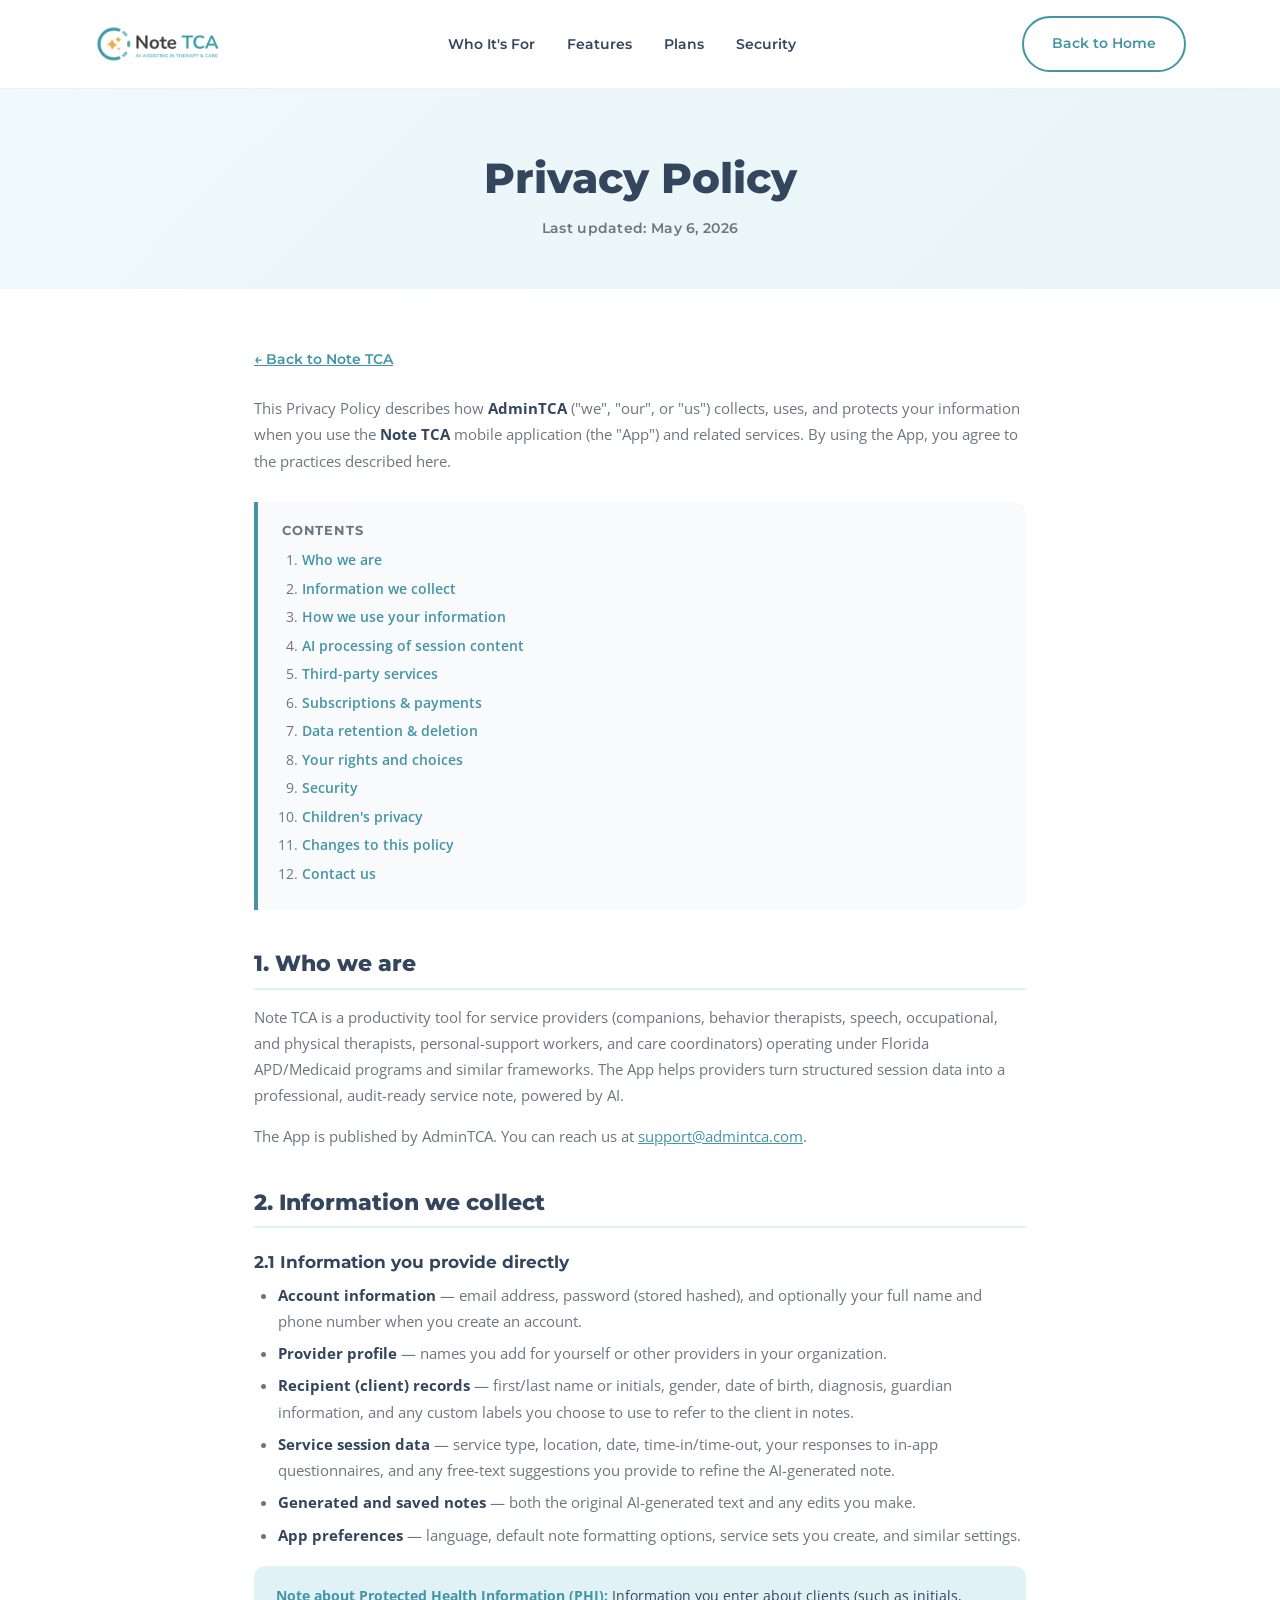
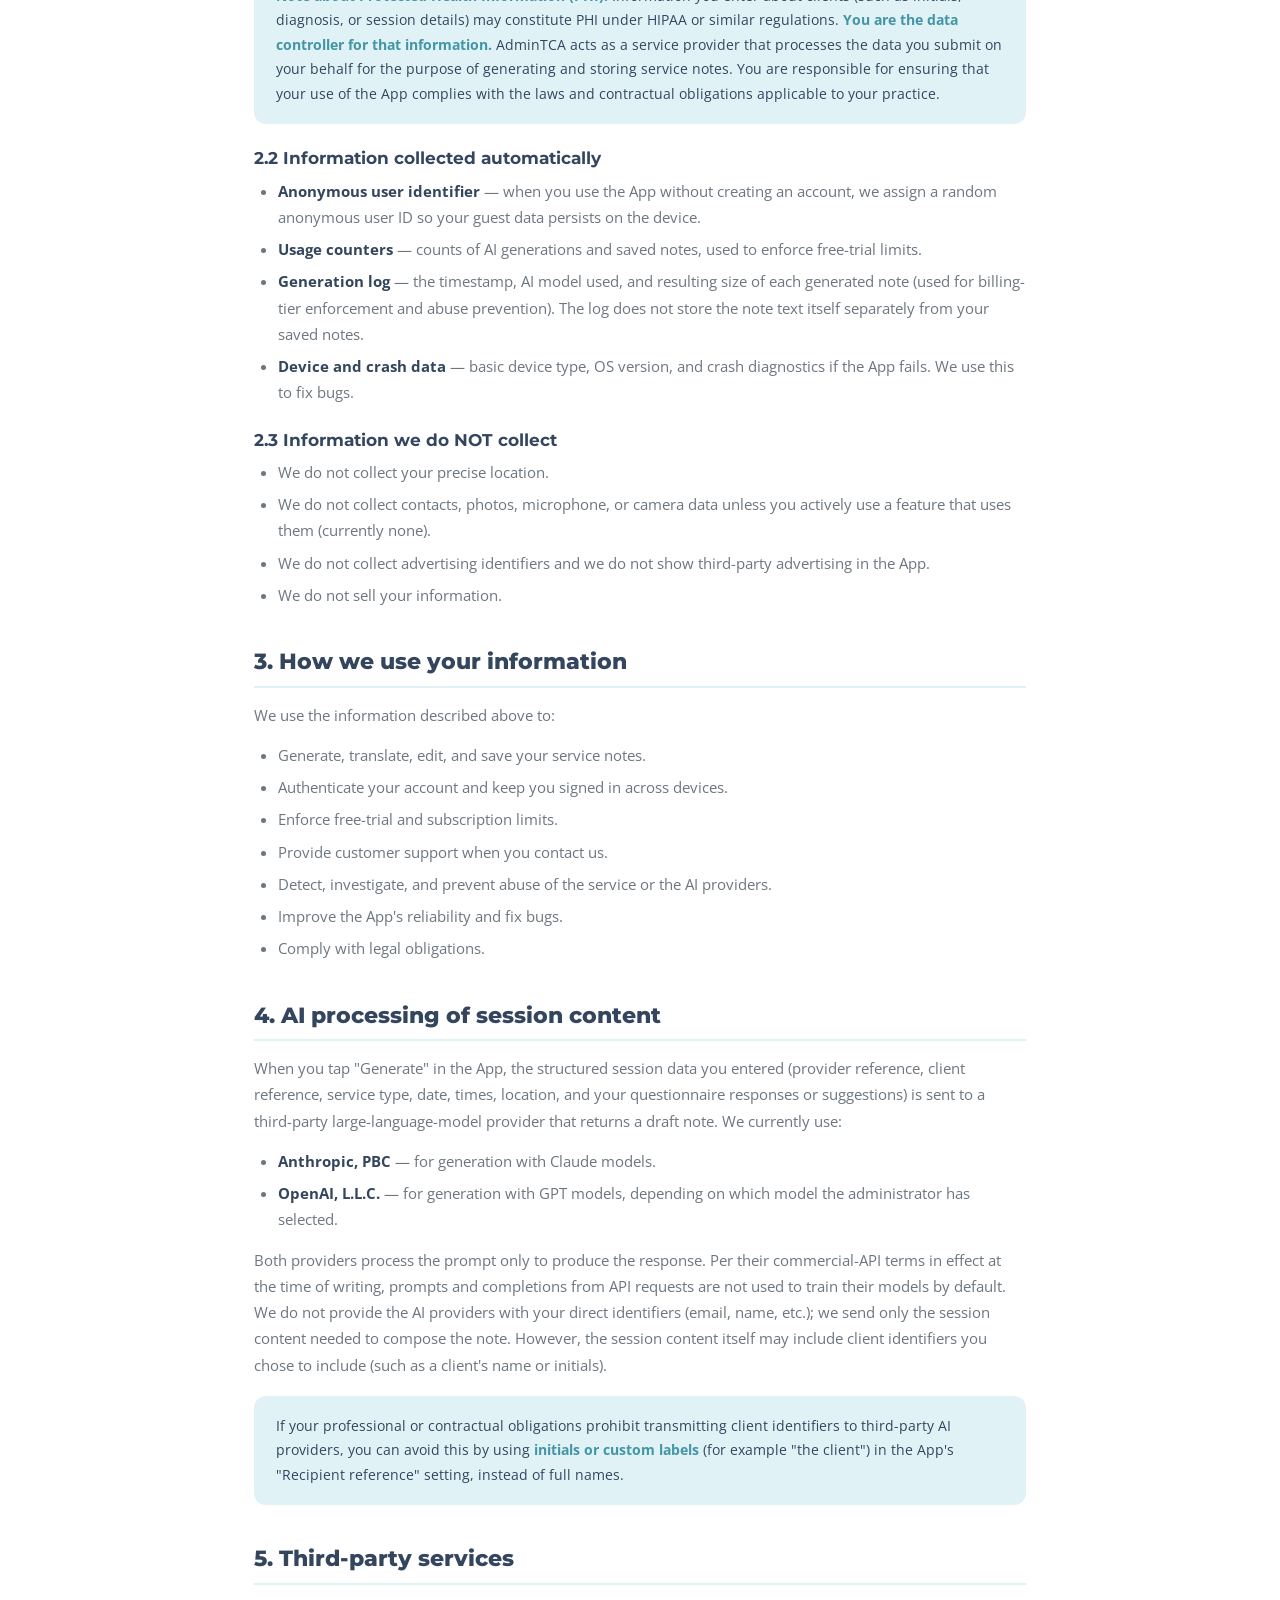
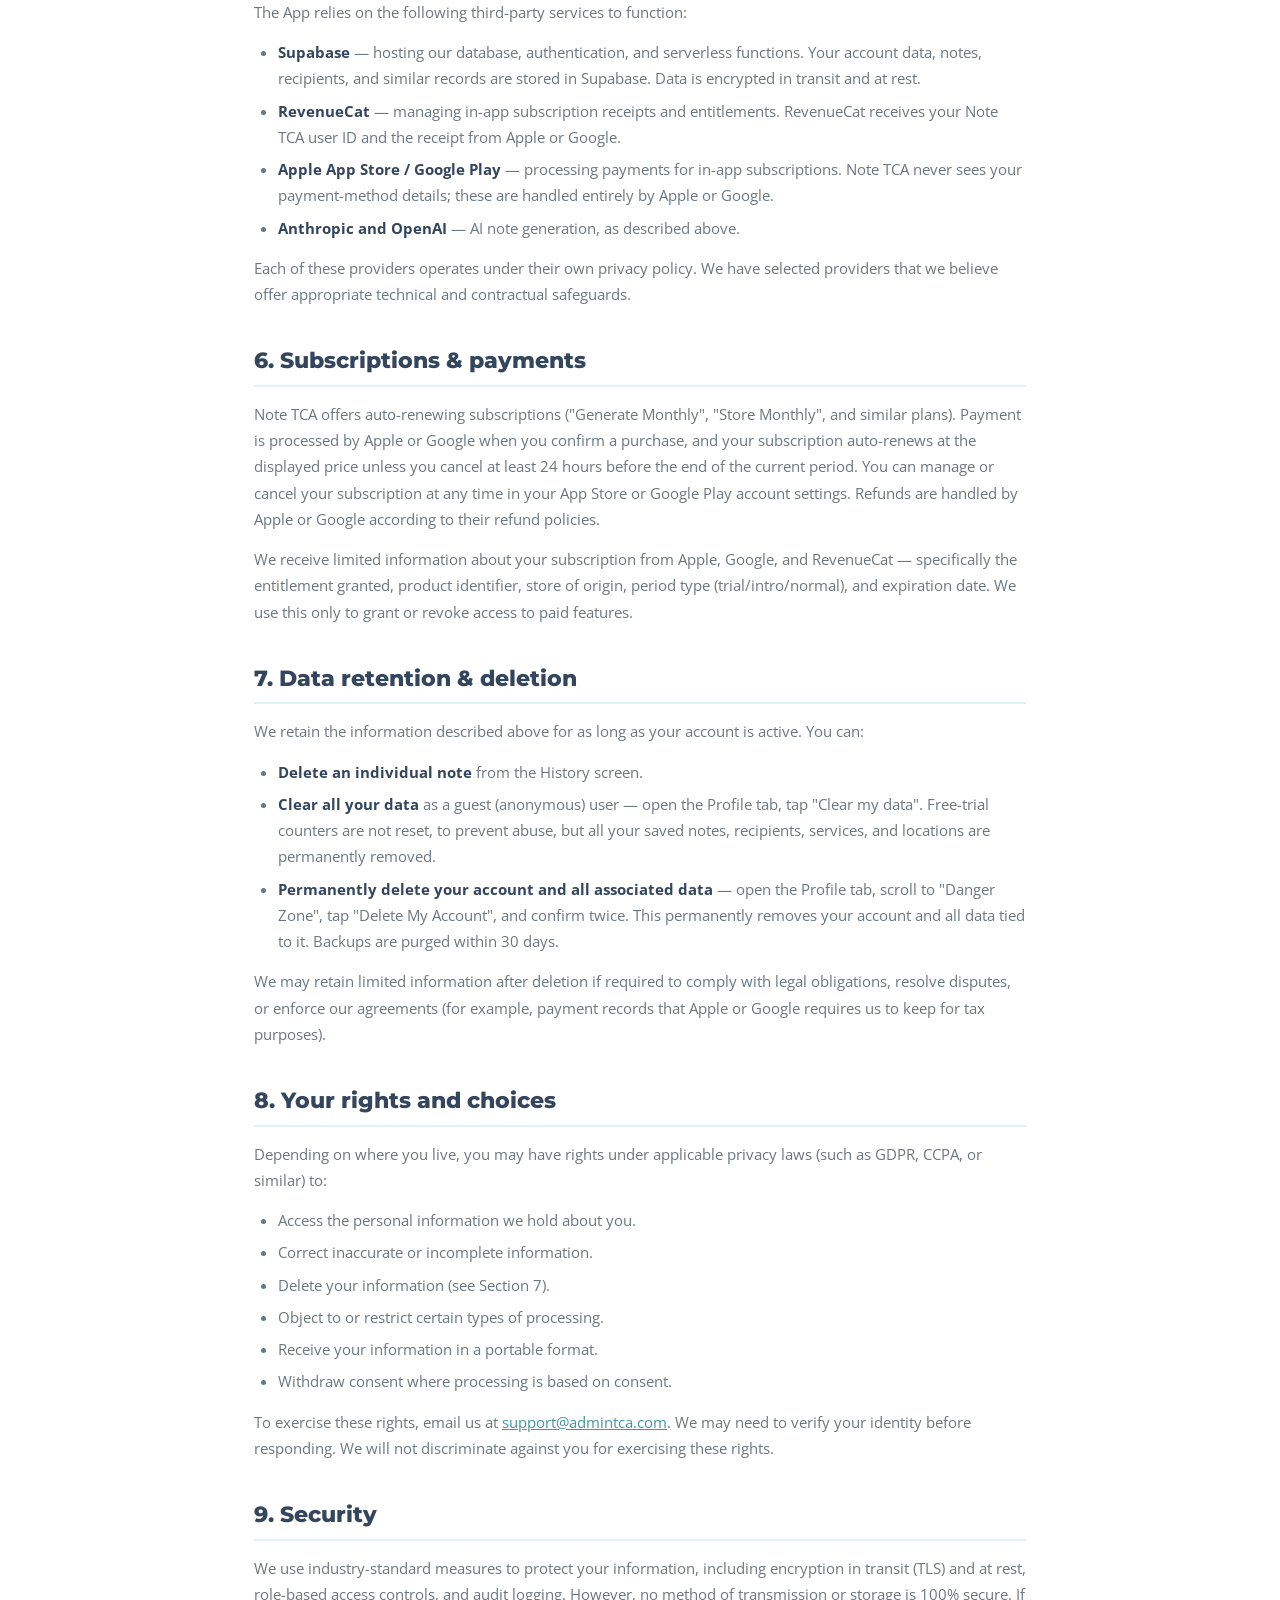
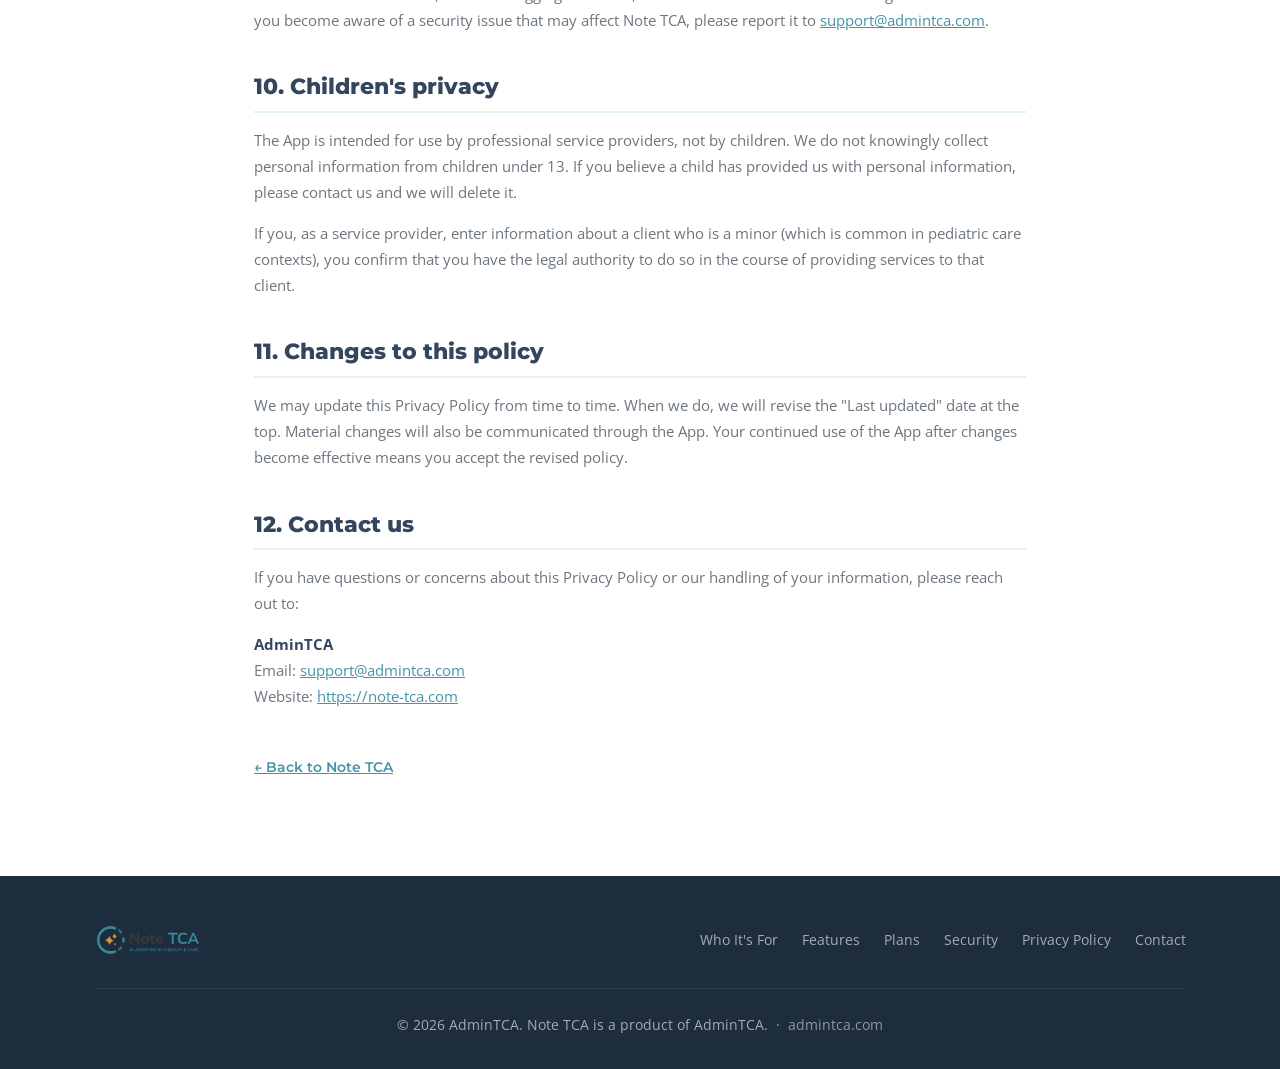
==== privacy-policy.html @ fbf832f6 "privacy policy" ====
<!DOCTYPE html>
<html lang="en">
<head>
  <meta charset="UTF-8" />
  <meta name="viewport" content="width=device-width, initial-scale=1.0" />
  <title>Privacy Policy — Note TCA</title>
  <meta name="description" content="Privacy Policy for the Note TCA mobile app. Learn how we collect, use, and protect your information." />
  <meta name="theme-color" content="#4395a6" />
  <link rel="icon" type="image/png" href="images/icon.png" />
  <link rel="preconnect" href="https://fonts.googleapis.com" />
  <link rel="preconnect" href="https://fonts.gstatic.com" crossorigin />
  <link href="https://fonts.googleapis.com/css2?family=Montserrat:wght@400;600;700;800&family=Open+Sans:wght@400;500;600&display=swap" rel="stylesheet" />
  <link rel="stylesheet" href="style.css" />
  <style>
    /* Page-specific styles for legal content */
    .legal-hero {
      background: linear-gradient(135deg, #f0f9fb 0%, #e8f4f8 100%);
      padding: 64px 0 48px;
      text-align: center;
    }
    .legal-hero h1 {
      font-size: clamp(1.8rem, 4vw, 2.6rem);
      font-weight: 800;
      color: var(--navy);
      margin-bottom: 12px;
    }
    .legal-hero .updated {
      font-size: 14px;
      color: var(--gray);
      font-family: 'Montserrat', sans-serif;
      font-weight: 600;
      letter-spacing: .3px;
    }
    .legal-content {
      max-width: 820px;
      margin: 0 auto;
      padding: 56px 24px 72px;
      font-size: 15px;
      line-height: 1.75;
      color: var(--navy);
    }
    .legal-content h2 {
      font-size: 22px;
      font-weight: 800;
      color: var(--navy);
      margin-top: 40px;
      margin-bottom: 14px;
      padding-bottom: 10px;
      border-bottom: 2px solid var(--teal-lt);
    }
    .legal-content h2:first-child { margin-top: 0; }
    .legal-content h3 {
      font-size: 17px;
      font-weight: 700;
      color: var(--navy);
      margin-top: 24px;
      margin-bottom: 8px;
    }
    .legal-content p { margin-bottom: 14px; color: var(--gray); }
    .legal-content ul, .legal-content ol {
      margin: 0 0 14px 24px;
      color: var(--gray);
    }
    .legal-content li { margin-bottom: 6px; }
    .legal-content a {
      color: var(--teal);
      text-decoration: underline;
    }
    .legal-content a:hover { color: var(--teal-dk); }
    .legal-content strong { color: var(--navy); font-weight: 700; }
    .toc {
      background: var(--gray-lt);
      border-left: 4px solid var(--teal);
      border-radius: 0 12px 12px 0;
      padding: 20px 24px;
      margin: 28px 0 36px;
    }
    .toc h3 {
      font-size: 13px;
      font-weight: 700;
      color: var(--gray);
      text-transform: uppercase;
      letter-spacing: .8px;
      margin: 0 0 10px;
    }
    .toc ol { margin: 0 0 0 20px; }
    .toc li { font-size: 14px; margin-bottom: 4px; }
    .toc a { color: var(--teal); text-decoration: none; font-weight: 600; }
    .toc a:hover { text-decoration: underline; }
    .legal-callout {
      background: var(--teal-lt);
      border-radius: 12px;
      padding: 18px 22px;
      margin: 18px 0;
      font-size: 14px;
      color: var(--navy);
    }
    .legal-callout strong { color: var(--teal); }
    .back-link {
      display: inline-flex;
      align-items: center;
      gap: 6px;
      font-family: 'Montserrat', sans-serif;
      font-weight: 600;
      font-size: 14px;
      color: var(--teal);
      text-decoration: none;
      margin-bottom: 24px;
    }
    .back-link:hover { color: var(--teal-dk); }
  </style>
</head>
<body>

<!-- ── Navigation ─────────────────────────────────────────────────────── -->
<nav class="nav">
  <div class="container nav-inner">
    <a href="index.html" class="nav-logo">
      <img src="images/logo.png" alt="Note TCA" />
    </a>
    <ul class="nav-links">
      <li><a href="index.html#who">Who It's For</a></li>
      <li><a href="index.html#features">Features</a></li>
      <li><a href="index.html#pricing">Plans</a></li>
      <li><a href="index.html#privacy">Security</a></li>
    </ul>
    <div class="nav-cta">
      <a href="index.html" class="btn btn-outline">Back to Home</a>
    </div>
  </div>
</nav>

<!-- ── Hero ─────────────────────────────────────────────────────────────── -->
<section class="legal-hero">
  <div class="container">
    <h1>Privacy Policy</h1>
    <div class="updated">Last updated: May 6, 2026</div>
  </div>
</section>

<!-- ── Content ──────────────────────────────────────────────────────────── -->
<main class="legal-content">

  <a class="back-link" href="index.html">← Back to Note TCA</a>

  <p>
    This Privacy Policy describes how <strong>AdminTCA</strong> ("we", "our", or "us") collects,
    uses, and protects your information when you use the <strong>Note TCA</strong> mobile
    application (the "App") and related services. By using the App, you agree to the practices
    described here.
  </p>

  <div class="toc">
    <h3>Contents</h3>
    <ol>
      <li><a href="#who-we-are">Who we are</a></li>
      <li><a href="#info-we-collect">Information we collect</a></li>
      <li><a href="#how-we-use">How we use your information</a></li>
      <li><a href="#ai-processing">AI processing of session content</a></li>
      <li><a href="#third-parties">Third-party services</a></li>
      <li><a href="#subscriptions">Subscriptions &amp; payments</a></li>
      <li><a href="#data-retention">Data retention &amp; deletion</a></li>
      <li><a href="#your-rights">Your rights and choices</a></li>
      <li><a href="#security">Security</a></li>
      <li><a href="#children">Children's privacy</a></li>
      <li><a href="#changes">Changes to this policy</a></li>
      <li><a href="#contact">Contact us</a></li>
    </ol>
  </div>

  <h2 id="who-we-are">1. Who we are</h2>
  <p>
    Note TCA is a productivity tool for service providers (companions, behavior therapists,
    speech, occupational, and physical therapists, personal-support workers, and care
    coordinators) operating under Florida APD/Medicaid programs and similar frameworks. The App
    helps providers turn structured session data into a professional, audit-ready service note,
    powered by AI.
  </p>
  <p>
    The App is published by AdminTCA. You can reach us at
    <a href="mailto:support@admintca.com">support@admintca.com</a>.
  </p>

  <h2 id="info-we-collect">2. Information we collect</h2>

  <h3>2.1 Information you provide directly</h3>
  <ul>
    <li><strong>Account information</strong> — email address, password (stored hashed), and optionally your full name and phone number when you create an account.</li>
    <li><strong>Provider profile</strong> — names you add for yourself or other providers in your organization.</li>
    <li><strong>Recipient (client) records</strong> — first/last name or initials, gender, date of birth, diagnosis, guardian information, and any custom labels you choose to use to refer to the client in notes.</li>
    <li><strong>Service session data</strong> — service type, location, date, time-in/time-out, your responses to in-app questionnaires, and any free-text suggestions you provide to refine the AI-generated note.</li>
    <li><strong>Generated and saved notes</strong> — both the original AI-generated text and any edits you make.</li>
    <li><strong>App preferences</strong> — language, default note formatting options, service sets you create, and similar settings.</li>
  </ul>

  <div class="legal-callout">
    <strong>Note about Protected Health Information (PHI):</strong> Information you enter
    about clients (such as initials, diagnosis, or session details) may constitute PHI under
    HIPAA or similar regulations. <strong>You are the data controller for that information.</strong>
    AdminTCA acts as a service provider that processes the data you submit on your behalf for
    the purpose of generating and storing service notes. You are responsible for ensuring that
    your use of the App complies with the laws and contractual obligations applicable to your
    practice.
  </div>

  <h3>2.2 Information collected automatically</h3>
  <ul>
    <li><strong>Anonymous user identifier</strong> — when you use the App without creating an account, we assign a random anonymous user ID so your guest data persists on the device.</li>
    <li><strong>Usage counters</strong> — counts of AI generations and saved notes, used to enforce free-trial limits.</li>
    <li><strong>Generation log</strong> — the timestamp, AI model used, and resulting size of each generated note (used for billing-tier enforcement and abuse prevention). The log does not store the note text itself separately from your saved notes.</li>
    <li><strong>Device and crash data</strong> — basic device type, OS version, and crash diagnostics if the App fails. We use this to fix bugs.</li>
  </ul>

  <h3>2.3 Information we do NOT collect</h3>
  <ul>
    <li>We do not collect your precise location.</li>
    <li>We do not collect contacts, photos, microphone, or camera data unless you actively use a feature that uses them (currently none).</li>
    <li>We do not collect advertising identifiers and we do not show third-party advertising in the App.</li>
    <li>We do not sell your information.</li>
  </ul>

  <h2 id="how-we-use">3. How we use your information</h2>
  <p>We use the information described above to:</p>
  <ul>
    <li>Generate, translate, edit, and save your service notes.</li>
    <li>Authenticate your account and keep you signed in across devices.</li>
    <li>Enforce free-trial and subscription limits.</li>
    <li>Provide customer support when you contact us.</li>
    <li>Detect, investigate, and prevent abuse of the service or the AI providers.</li>
    <li>Improve the App's reliability and fix bugs.</li>
    <li>Comply with legal obligations.</li>
  </ul>

  <h2 id="ai-processing">4. AI processing of session content</h2>
  <p>
    When you tap "Generate" in the App, the structured session data you entered (provider
    reference, client reference, service type, date, times, location, and your questionnaire
    responses or suggestions) is sent to a third-party large-language-model provider that returns
    a draft note. We currently use:
  </p>
  <ul>
    <li><strong>Anthropic, PBC</strong> — for generation with Claude models.</li>
    <li><strong>OpenAI, L.L.C.</strong> — for generation with GPT models, depending on which model the administrator has selected.</li>
  </ul>
  <p>
    Both providers process the prompt only to produce the response. Per their commercial-API
    terms in effect at the time of writing, prompts and completions from API requests are not
    used to train their models by default. We do not provide the AI providers with your direct
    identifiers (email, name, etc.); we send only the session content needed to compose the note.
    However, the session content itself may include client identifiers you chose to include
    (such as a client's name or initials).
  </p>
  <div class="legal-callout">
    If your professional or contractual obligations prohibit transmitting client identifiers to
    third-party AI providers, you can avoid this by using <strong>initials or custom labels</strong>
    (for example "the client") in the App's "Recipient reference" setting, instead of full names.
  </div>

  <h2 id="third-parties">5. Third-party services</h2>
  <p>The App relies on the following third-party services to function:</p>
  <ul>
    <li><strong>Supabase</strong> — hosting our database, authentication, and serverless functions. Your account data, notes, recipients, and similar records are stored in Supabase. Data is encrypted in transit and at rest.</li>
    <li><strong>RevenueCat</strong> — managing in-app subscription receipts and entitlements. RevenueCat receives your Note TCA user ID and the receipt from Apple or Google.</li>
    <li><strong>Apple App Store / Google Play</strong> — processing payments for in-app subscriptions. Note TCA never sees your payment-method details; these are handled entirely by Apple or Google.</li>
    <li><strong>Anthropic and OpenAI</strong> — AI note generation, as described above.</li>
  </ul>
  <p>
    Each of these providers operates under their own privacy policy. We have selected
    providers that we believe offer appropriate technical and contractual safeguards.
  </p>

  <h2 id="subscriptions">6. Subscriptions &amp; payments</h2>
  <p>
    Note TCA offers auto-renewing subscriptions ("Generate Monthly", "Store Monthly", and
    similar plans). Payment is processed by Apple or Google when you confirm a purchase, and
    your subscription auto-renews at the displayed price unless you cancel at least 24 hours
    before the end of the current period. You can manage or cancel your subscription at any
    time in your App Store or Google Play account settings. Refunds are handled by Apple or
    Google according to their refund policies.
  </p>
  <p>
    We receive limited information about your subscription from Apple, Google, and RevenueCat
    — specifically the entitlement granted, product identifier, store of origin, period type
    (trial/intro/normal), and expiration date. We use this only to grant or revoke access to
    paid features.
  </p>

  <h2 id="data-retention">7. Data retention &amp; deletion</h2>
  <p>
    We retain the information described above for as long as your account is active. You can:
  </p>
  <ul>
    <li><strong>Delete an individual note</strong> from the History screen.</li>
    <li><strong>Clear all your data</strong> as a guest (anonymous) user — open the Profile tab, tap "Clear my data". Free-trial counters are not reset, to prevent abuse, but all your saved notes, recipients, services, and locations are permanently removed.</li>
    <li><strong>Permanently delete your account and all associated data</strong> — open the Profile tab, scroll to "Danger Zone", tap "Delete My Account", and confirm twice. This permanently removes your account and all data tied to it. Backups are purged within 30 days.</li>
  </ul>
  <p>
    We may retain limited information after deletion if required to comply with legal
    obligations, resolve disputes, or enforce our agreements (for example, payment records that
    Apple or Google requires us to keep for tax purposes).
  </p>

  <h2 id="your-rights">8. Your rights and choices</h2>
  <p>
    Depending on where you live, you may have rights under applicable privacy laws (such as
    GDPR, CCPA, or similar) to:
  </p>
  <ul>
    <li>Access the personal information we hold about you.</li>
    <li>Correct inaccurate or incomplete information.</li>
    <li>Delete your information (see Section 7).</li>
    <li>Object to or restrict certain types of processing.</li>
    <li>Receive your information in a portable format.</li>
    <li>Withdraw consent where processing is based on consent.</li>
  </ul>
  <p>
    To exercise these rights, email us at
    <a href="mailto:support@admintca.com">support@admintca.com</a>. We may need to verify your
    identity before responding. We will not discriminate against you for exercising these rights.
  </p>

  <h2 id="security">9. Security</h2>
  <p>
    We use industry-standard measures to protect your information, including encryption in
    transit (TLS) and at rest, role-based access controls, and audit logging. However, no
    method of transmission or storage is 100% secure. If you become aware of a security issue
    that may affect Note TCA, please report it to
    <a href="mailto:support@admintca.com">support@admintca.com</a>.
  </p>

  <h2 id="children">10. Children's privacy</h2>
  <p>
    The App is intended for use by professional service providers, not by children. We do not
    knowingly collect personal information from children under 13. If you believe a child has
    provided us with personal information, please contact us and we will delete it.
  </p>
  <p>
    If you, as a service provider, enter information about a client who is a minor (which is
    common in pediatric care contexts), you confirm that you have the legal authority to do so
    in the course of providing services to that client.
  </p>

  <h2 id="changes">11. Changes to this policy</h2>
  <p>
    We may update this Privacy Policy from time to time. When we do, we will revise the "Last
    updated" date at the top. Material changes will also be communicated through the App. Your
    continued use of the App after changes become effective means you accept the revised policy.
  </p>

  <h2 id="contact">12. Contact us</h2>
  <p>
    If you have questions or concerns about this Privacy Policy or our handling of your
    information, please reach out to:
  </p>
  <p>
    <strong>AdminTCA</strong><br />
    Email: <a href="mailto:support@admintca.com">support@admintca.com</a><br />
    Website: <a href="https://note-tca.com">https://note-tca.com</a>
  </p>

  <a class="back-link" href="index.html" style="margin-top: 32px;">← Back to Note TCA</a>
</main>

<!-- ── Footer ──────────────────────────────────────────────────────────── -->
<footer class="footer">
  <div class="container">
    <div class="footer-inner">
      <div class="footer-logo">
        <img src="images/logo.png" alt="Note TCA" />
      </div>
      <nav class="footer-links">
        <a href="index.html#who">Who It's For</a>
        <a href="index.html#features">Features</a>
        <a href="index.html#pricing">Plans</a>
        <a href="index.html#privacy">Security</a>
        <a href="privacy-policy.html">Privacy Policy</a>
        <a href="mailto:support@admintca.com">Contact</a>
      </nav>
    </div>
    <div class="footer-bottom">
      <p>
        © 2026 AdminTCA. Note TCA is a product of AdminTCA.
        &nbsp;·&nbsp;
        <a href="https://admintca.com" target="_blank" rel="noopener" style="color:rgba(255,255,255,.5)">admintca.com</a>
      </p>
    </div>
  </div>
</footer>

</body>
</html>
---- style.css ----
/* ── Reset & base ────────────────────────────────────────────────────── */
*, *::before, *::after { box-sizing: border-box; margin: 0; padding: 0; }

:root {
  --teal:    #4395a6;
  --teal-dk: #2d7d8e;
  --teal-lt: #e0f2f6;
  --navy:    #34455e;
  --orange:  #f5a94a;
  --green:   #61ce70;
  --gray:    #6c767f;
  --gray-lt: #f8fafc;
  --white:   #ffffff;
  --radius:  10px;
  --shadow:  0 4px 24px rgba(0,0,0,.08);
}

html { scroll-behavior: smooth; }

body {
  font-family: 'Open Sans', sans-serif;
  color: var(--gray);
  background: var(--white);
  line-height: 1.7;
  font-size: 16px;
}

h1, h2, h3, h4, h5 {
  font-family: 'Montserrat', sans-serif;
  color: var(--navy);
  line-height: 1.25;
}

a { color: var(--teal); text-decoration: none; }
a:hover { color: var(--teal-dk); }

img { max-width: 100%; display: block; }

.container {
  max-width: 1140px;
  margin: 0 auto;
  padding: 0 24px;
}

/* ── Buttons ─────────────────────────────────────────────────────────── */
.btn {
  display: inline-flex;
  align-items: center;
  gap: 8px;
  font-family: 'Montserrat', sans-serif;
  font-weight: 600;
  font-size: 14px;
  padding: 14px 28px;
  border-radius: 100px;
  border: none;
  cursor: pointer;
  transition: transform .15s, box-shadow .15s, background .15s;
  white-space: nowrap;
}
.btn:hover { transform: translateY(-2px); box-shadow: 0 8px 20px rgba(0,0,0,.15); }
.btn-primary { background: var(--teal); color: var(--white); }
.btn-primary:hover { background: var(--teal-dk); color: var(--white); }
.btn-outline { background: transparent; color: var(--teal); border: 2px solid var(--teal); }
.btn-outline:hover { background: var(--teal-lt); }
.btn-dark { background: var(--navy); color: var(--white); }
.btn-dark:hover { background: #2a3549; color: var(--white); }

/* ── Navigation ──────────────────────────────────────────────────────── */
.nav {
  position: sticky;
  top: 0;
  z-index: 100;
  background: rgba(255,255,255,.95);
  backdrop-filter: blur(8px);
  border-bottom: 1px solid rgba(0,0,0,.06);
  padding: 16px 0;
}
.nav-inner {
  display: flex;
  align-items: center;
  justify-content: space-between;
}
.nav-logo { display: flex; align-items: center; gap: 10px; }
.nav-logo img { height: 38px; width: auto; }
.nav-links {
  display: flex;
  align-items: center;
  gap: 32px;
  list-style: none;
}
.nav-links a {
  font-family: 'Montserrat', sans-serif;
  font-weight: 600;
  font-size: 14px;
  color: var(--navy);
  transition: color .15s;
}
.nav-links a:hover { color: var(--teal); }
.nav-cta { display: flex; align-items: center; gap: 10px; }
.hamburger { display: none; flex-direction: column; gap: 5px; cursor: pointer; background: none; border: none; padding: 4px; }
.hamburger span { display: block; width: 22px; height: 2px; background: var(--navy); border-radius: 2px; transition: .3s; }
.mobile-menu {
  display: none;
  flex-direction: column;
  gap: 0;
  padding: 8px 0 16px;
  border-top: 1px solid rgba(0,0,0,.06);
}
.mobile-menu a {
  font-family: 'Montserrat', sans-serif;
  font-weight: 600;
  font-size: 15px;
  color: var(--navy);
  padding: 12px 24px;
  display: block;
}
.mobile-menu a:hover { color: var(--teal); background: var(--teal-lt); }
.mobile-menu .mobile-btns { display: flex; flex-direction: column; gap: 8px; padding: 12px 24px 0; }

/* ── Hero ────────────────────────────────────────────────────────────── */
.hero {
  background: linear-gradient(135deg, #f0f9fb 0%, #e8f4f8 40%, #f5fbfc 100%);
  padding: 100px 0 80px;
  text-align: center;
  position: relative;
  overflow: hidden;
}
.hero::before {
  content: '';
  position: absolute;
  inset: 0;
  background: radial-gradient(circle at 20% 80%, rgba(67,149,166,.08) 0%, transparent 60%),
              radial-gradient(circle at 80% 20%, rgba(245,169,74,.06) 0%, transparent 50%);
  pointer-events: none;
}
.hero-badge {
  display: inline-flex;
  align-items: center;
  gap: 6px;
  background: var(--teal-lt);
  color: var(--teal);
  font-family: 'Montserrat', sans-serif;
  font-weight: 700;
  font-size: 12px;
  letter-spacing: .6px;
  text-transform: uppercase;
  padding: 6px 16px;
  border-radius: 100px;
  margin-bottom: 24px;
}
.hero h1 {
  font-size: clamp(2rem, 5vw, 3.25rem);
  font-weight: 800;
  color: var(--navy);
  max-width: 800px;
  margin: 0 auto 20px;
}
.hero h1 span { color: var(--teal); }
.hero-sub {
  font-size: 1.125rem;
  color: var(--gray);
  max-width: 600px;
  margin: 0 auto 40px;
}
.hero-actions {
  display: flex;
  justify-content: center;
  align-items: center;
  gap: 14px;
  flex-wrap: wrap;
  margin-bottom: 56px;
}
.store-badge {
  display: inline-flex;
  align-items: center;
  gap: 10px;
  background: var(--navy);
  color: var(--white);
  font-family: 'Montserrat', sans-serif;
  font-weight: 600;
  font-size: 14px;
  padding: 12px 22px;
  border-radius: 12px;
  border: 2px solid var(--navy);
  transition: .15s;
  text-decoration: none;
}
.store-badge:hover { background: #2a3549; color: var(--white); transform: translateY(-2px); box-shadow: var(--shadow); }
.store-badge.outline { background: transparent; color: var(--navy); }
.store-badge.outline:hover { background: var(--navy); color: var(--white); }
.store-badge svg { width: 22px; height: 22px; flex-shrink: 0; }
.store-badge-text small { display: block; font-weight: 400; font-size: 10px; opacity: .7; letter-spacing: .3px; margin-bottom: 1px; }
.hero-note {
  font-size: 13px;
  color: var(--gray);
}
.hero-note strong { color: var(--teal); }
.hero-mockup {
  max-width: 480px;
  margin: 0 auto;
  background: var(--white);
  border-radius: 24px;
  box-shadow: 0 24px 60px rgba(67,149,166,.18), 0 4px 16px rgba(0,0,0,.06);
  overflow: hidden;
}
.mockup-bar {
  background: var(--teal);
  padding: 14px 20px;
  display: flex;
  align-items: center;
  justify-content: space-between;
}
.mockup-bar-title { color: white; font-family: 'Montserrat', sans-serif; font-weight: 700; font-size: 15px; }
.mockup-dots { display: flex; gap: 6px; }
.mockup-dots span { width: 8px; height: 8px; border-radius: 50%; background: rgba(255,255,255,.4); }
.mockup-body { padding: 24px 20px; }
.mockup-label { font-family: 'Montserrat', sans-serif; font-weight: 700; font-size: 11px; text-transform: uppercase; letter-spacing: .6px; color: var(--gray); margin-bottom: 8px; }
.mockup-note {
  background: var(--gray-lt);
  border-left: 3px solid var(--teal);
  border-radius: 0 8px 8px 0;
  padding: 12px 14px;
  font-size: 13px;
  color: var(--navy);
  line-height: 1.6;
  margin-bottom: 14px;
}
.mockup-actions { display: flex; gap: 8px; flex-wrap: wrap; }
.mockup-chip {
  background: var(--teal-lt);
  color: var(--teal);
  font-family: 'Montserrat', sans-serif;
  font-weight: 600;
  font-size: 11px;
  padding: 5px 12px;
  border-radius: 100px;
}

/* ── Section commons ─────────────────────────────────────────────────── */
section { padding: 80px 0; }
.section-tag {
  display: inline-block;
  font-family: 'Montserrat', sans-serif;
  font-weight: 700;
  font-size: 11px;
  letter-spacing: .8px;
  text-transform: uppercase;
  color: var(--teal);
  background: var(--teal-lt);
  padding: 5px 14px;
  border-radius: 100px;
  margin-bottom: 14px;
}
.section-title {
  font-size: clamp(1.6rem, 3.5vw, 2.25rem);
  font-weight: 800;
  color: var(--navy);
  margin-bottom: 16px;
}
.section-sub {
  font-size: 1.05rem;
  color: var(--gray);
  max-width: 560px;
  margin-bottom: 56px;
}
.text-center { text-align: center; }
.text-center .section-sub { margin-left: auto; margin-right: auto; }

/* ── Who It's For ────────────────────────────────────────────────────── */
.who { background: var(--white); }
.who-grid {
  display: grid;
  grid-template-columns: repeat(auto-fit, minmax(200px, 1fr));
  gap: 20px;
}
.who-card {
  background: var(--gray-lt);
  border: 1px solid rgba(0,0,0,.06);
  border-radius: 14px;
  padding: 24px 20px;
  display: flex;
  align-items: flex-start;
  gap: 14px;
  transition: .2s;
}
.who-card:hover { box-shadow: var(--shadow); transform: translateY(-2px); border-color: rgba(67,149,166,.2); }
.who-icon {
  width: 42px; height: 42px;
  border-radius: 10px;
  background: var(--teal-lt);
  display: flex;
  align-items: center;
  justify-content: center;
  flex-shrink: 0;
  font-size: 20px;
}
.who-card h3 { font-size: 14px; font-weight: 700; color: var(--navy); margin-bottom: 4px; }
.who-card p { font-size: 13px; color: var(--gray); line-height: 1.5; }

/* ── How it works ────────────────────────────────────────────────────── */
.how { background: var(--gray-lt); }
.steps {
  display: grid;
  grid-template-columns: repeat(auto-fit, minmax(220px, 1fr));
  gap: 32px;
  position: relative;
}
.step {
  text-align: center;
  padding: 32px 24px;
  background: var(--white);
  border-radius: 18px;
  box-shadow: var(--shadow);
  position: relative;
}
.step-num {
  width: 52px; height: 52px;
  background: var(--teal);
  color: var(--white);
  font-family: 'Montserrat', sans-serif;
  font-weight: 800;
  font-size: 20px;
  border-radius: 50%;
  display: flex;
  align-items: center;
  justify-content: center;
  margin: 0 auto 18px;
}
.step h3 { font-size: 16px; font-weight: 700; margin-bottom: 10px; }
.step p { font-size: 14px; color: var(--gray); line-height: 1.6; }

/* ── Features ────────────────────────────────────────────────────────── */
.features { background: var(--white); }
.features-grid {
  display: grid;
  grid-template-columns: repeat(auto-fit, minmax(300px, 1fr));
  gap: 24px;
}
.feature-card {
  border: 1px solid rgba(0,0,0,.06);
  border-radius: 16px;
  padding: 28px 24px;
  transition: .2s;
}
.feature-card:hover { box-shadow: var(--shadow); border-color: rgba(67,149,166,.2); transform: translateY(-2px); }
.feature-icon {
  font-size: 28px;
  width: 52px; height: 52px;
  border-radius: 12px;
  background: var(--teal-lt);
  display: flex;
  align-items: center;
  justify-content: center;
  margin-bottom: 16px;
}
.feature-card h3 { font-size: 16px; font-weight: 700; color: var(--navy); margin-bottom: 8px; }
.feature-card p { font-size: 14px; color: var(--gray); line-height: 1.6; }

/* ── Services ────────────────────────────────────────────────────────── */
.services { background: var(--teal); }
.services .section-tag { background: rgba(255,255,255,.2); color: white; }
.services .section-title { color: white; }
.services .section-sub { color: rgba(255,255,255,.8); }
.services-grid {
  display: grid;
  grid-template-columns: repeat(auto-fit, minmax(220px, 1fr));
  gap: 16px;
}
.service-pill {
  background: rgba(255,255,255,.12);
  border: 1px solid rgba(255,255,255,.2);
  border-radius: 12px;
  padding: 16px 18px;
  display: flex;
  align-items: flex-start;
  gap: 12px;
  transition: .2s;
}
.service-pill:hover { background: rgba(255,255,255,.22); transform: translateY(-2px); }
.service-pill-dot {
  width: 8px; height: 8px;
  border-radius: 50%;
  background: var(--orange);
  flex-shrink: 0;
  margin-top: 7px;
}
.service-pill h4 { font-size: 14px; font-weight: 700; color: white; margin-bottom: 3px; }
.service-pill p { font-size: 12px; color: rgba(255,255,255,.75); line-height: 1.4; }

/* ── Pricing ─────────────────────────────────────────────────────────── */
.pricing { background: var(--gray-lt); }
.pricing-grid {
  display: grid;
  grid-template-columns: repeat(auto-fit, minmax(300px, 1fr));
  gap: 28px;
  max-width: 800px;
  margin: 0 auto;
}
.pricing-card {
  background: var(--white);
  border-radius: 20px;
  padding: 36px 32px;
  border: 2px solid rgba(0,0,0,.06);
  position: relative;
  transition: .2s;
}
.pricing-card:hover { box-shadow: 0 12px 40px rgba(67,149,166,.15); border-color: var(--teal); }
.pricing-card.featured {
  border-color: var(--teal);
  box-shadow: 0 8px 32px rgba(67,149,166,.2);
}
.pricing-badge {
  position: absolute;
  top: -13px;
  left: 50%;
  transform: translateX(-50%);
  background: var(--teal);
  color: white;
  font-family: 'Montserrat', sans-serif;
  font-weight: 700;
  font-size: 11px;
  letter-spacing: .5px;
  padding: 4px 16px;
  border-radius: 100px;
  white-space: nowrap;
}
.pricing-icon { font-size: 36px; margin-bottom: 16px; }
.pricing-card h3 { font-size: 20px; font-weight: 800; color: var(--navy); margin-bottom: 8px; }
.pricing-desc { font-size: 14px; color: var(--gray); margin-bottom: 24px; line-height: 1.6; }
.pricing-features { list-style: none; display: flex; flex-direction: column; gap: 10px; margin-bottom: 28px; }
.pricing-features li {
  display: flex;
  align-items: flex-start;
  gap: 10px;
  font-size: 14px;
  color: var(--navy);
}
.pricing-features li::before {
  content: '✓';
  color: var(--teal);
  font-weight: 700;
  flex-shrink: 0;
  margin-top: 1px;
}
.pricing-card .btn { width: 100%; justify-content: center; }
.free-tag {
  text-align: center;
  margin-top: 24px;
  font-size: 14px;
  color: var(--gray);
}
.free-tag strong { color: var(--teal); }

/* ── Privacy ─────────────────────────────────────────────────────────── */
.privacy { background: var(--white); }
.privacy-grid {
  display: grid;
  grid-template-columns: repeat(auto-fit, minmax(240px, 1fr));
  gap: 24px;
}
.privacy-card {
  display: flex;
  align-items: flex-start;
  gap: 16px;
  padding: 24px 20px;
  border: 1px solid rgba(0,0,0,.06);
  border-radius: 14px;
  background: var(--gray-lt);
}
.privacy-icon {
  width: 44px; height: 44px;
  border-radius: 10px;
  background: var(--teal-lt);
  display: flex;
  align-items: center;
  justify-content: center;
  font-size: 20px;
  flex-shrink: 0;
}
.privacy-card h4 { font-size: 15px; font-weight: 700; color: var(--navy); margin-bottom: 5px; }
.privacy-card p { font-size: 13px; color: var(--gray); line-height: 1.5; }

/* ── CTA Banner ──────────────────────────────────────────────────────── */
.cta-banner {
  background: linear-gradient(135deg, var(--navy) 0%, #2a3e58 100%);
  padding: 80px 0;
  text-align: center;
}
.cta-banner h2 { color: white; font-size: clamp(1.6rem, 3.5vw, 2.25rem); margin-bottom: 14px; }
.cta-banner p { color: rgba(255,255,255,.75); max-width: 500px; margin: 0 auto 36px; font-size: 1.05rem; }
.cta-banner .store-badge { border-color: rgba(255,255,255,.3); }

/* ── Footer ──────────────────────────────────────────────────────────── */
.footer {
  background: #1e2d3d;
  padding: 48px 0 32px;
  color: rgba(255,255,255,.6);
  font-size: 14px;
}
.footer-inner {
  display: flex;
  align-items: center;
  justify-content: space-between;
  flex-wrap: wrap;
  gap: 24px;
  margin-bottom: 32px;
}
.footer-logo img { height: 32px; width: auto; opacity: .85; }
.footer-links { display: flex; gap: 24px; flex-wrap: wrap; }
.footer-links a { color: rgba(255,255,255,.6); font-size: 14px; transition: color .15s; }
.footer-links a:hover { color: white; }
.footer-bottom {
  border-top: 1px solid rgba(255,255,255,.08);
  padding-top: 24px;
  text-align: center;
}

/* ── Language picker ─────────────────────────────────────────────────── */
.lang-picker { position: relative; }
.lang-btn {
  display: flex;
  align-items: center;
  gap: 5px;
  font-family: 'Montserrat', sans-serif;
  font-weight: 700;
  font-size: 20px;   /* flag emoji needs a bigger base size */
  color: var(--navy);
  background: var(--gray-lt);
  border: 1px solid rgba(0,0,0,.08);
  border-radius: 8px;
  padding: 7px 12px;
  cursor: pointer;
  transition: .15s;
  white-space: nowrap;
}
.lang-btn:hover { background: var(--teal-lt); border-color: var(--teal); color: var(--teal); }
.lang-btn svg { width: 12px; height: 12px; opacity: .55; transition: transform .2s; }
.lang-dropdown.open + .lang-btn svg,
.lang-dropdown.open ~ .lang-btn svg { transform: rotate(180deg); }
.lang-dropdown {
  display: none;
  position: absolute;
  top: calc(100% + 8px);
  right: 0;
  background: var(--white);
  border: 1px solid rgba(0,0,0,.08);
  border-radius: 10px;
  box-shadow: 0 8px 24px rgba(0,0,0,.1);
  overflow: hidden;
  min-width: 140px;
  z-index: 200;
}
.lang-dropdown.open { display: block; }
.lang-dropdown [data-lang] {
  display: flex;
  align-items: center;
  gap: 10px;
  padding: 10px 14px;
  font-family: 'Montserrat', sans-serif;
  font-weight: 600;
  font-size: 13px;
  color: var(--navy);
  cursor: pointer;
  transition: background .1s;
  white-space: nowrap;
  justify-content: space-between;
}
.lang-dropdown [data-lang]:hover { background: var(--gray-lt); }
.lang-dropdown [data-lang].active { color: var(--teal); background: var(--teal-lt); }
.lang-dropdown [data-lang].active::after {
  content: '✓';
  margin-left: auto;
  font-size: 13px;
  color: var(--teal);
  font-weight: 700;
}
.lang-flag { font-size: 22px; line-height: 1; }

/* helper for inline teal spans inside i18n-html */
.teal { color: var(--teal); }

/* ── Responsive ──────────────────────────────────────────────────────── */
@media (max-width: 768px) {
  .nav-links, .nav-cta { display: none; }
  .hamburger { display: flex; }
  .mobile-menu.open { display: flex; }

  .hero { padding: 64px 0 56px; }
  .hero-actions { gap: 10px; }
  .store-badge { font-size: 13px; padding: 10px 18px; }

  section { padding: 60px 0; }

  .who-grid { grid-template-columns: 1fr 1fr; }
  .steps { grid-template-columns: 1fr; }
  .features-grid { grid-template-columns: 1fr; }
  .services-grid { grid-template-columns: 1fr 1fr; }
  .pricing-grid { grid-template-columns: 1fr; }
  .privacy-grid { grid-template-columns: 1fr; }

  .footer-inner { flex-direction: column; align-items: flex-start; gap: 16px; }
}

@media (max-width: 480px) {
  .who-grid { grid-template-columns: 1fr; }
  .services-grid { grid-template-columns: 1fr; }
  .hero h1 { font-size: 1.75rem; }
  .hero-actions { flex-direction: column; align-items: center; }
  .store-badge { width: 100%; max-width: 260px; justify-content: center; }
}
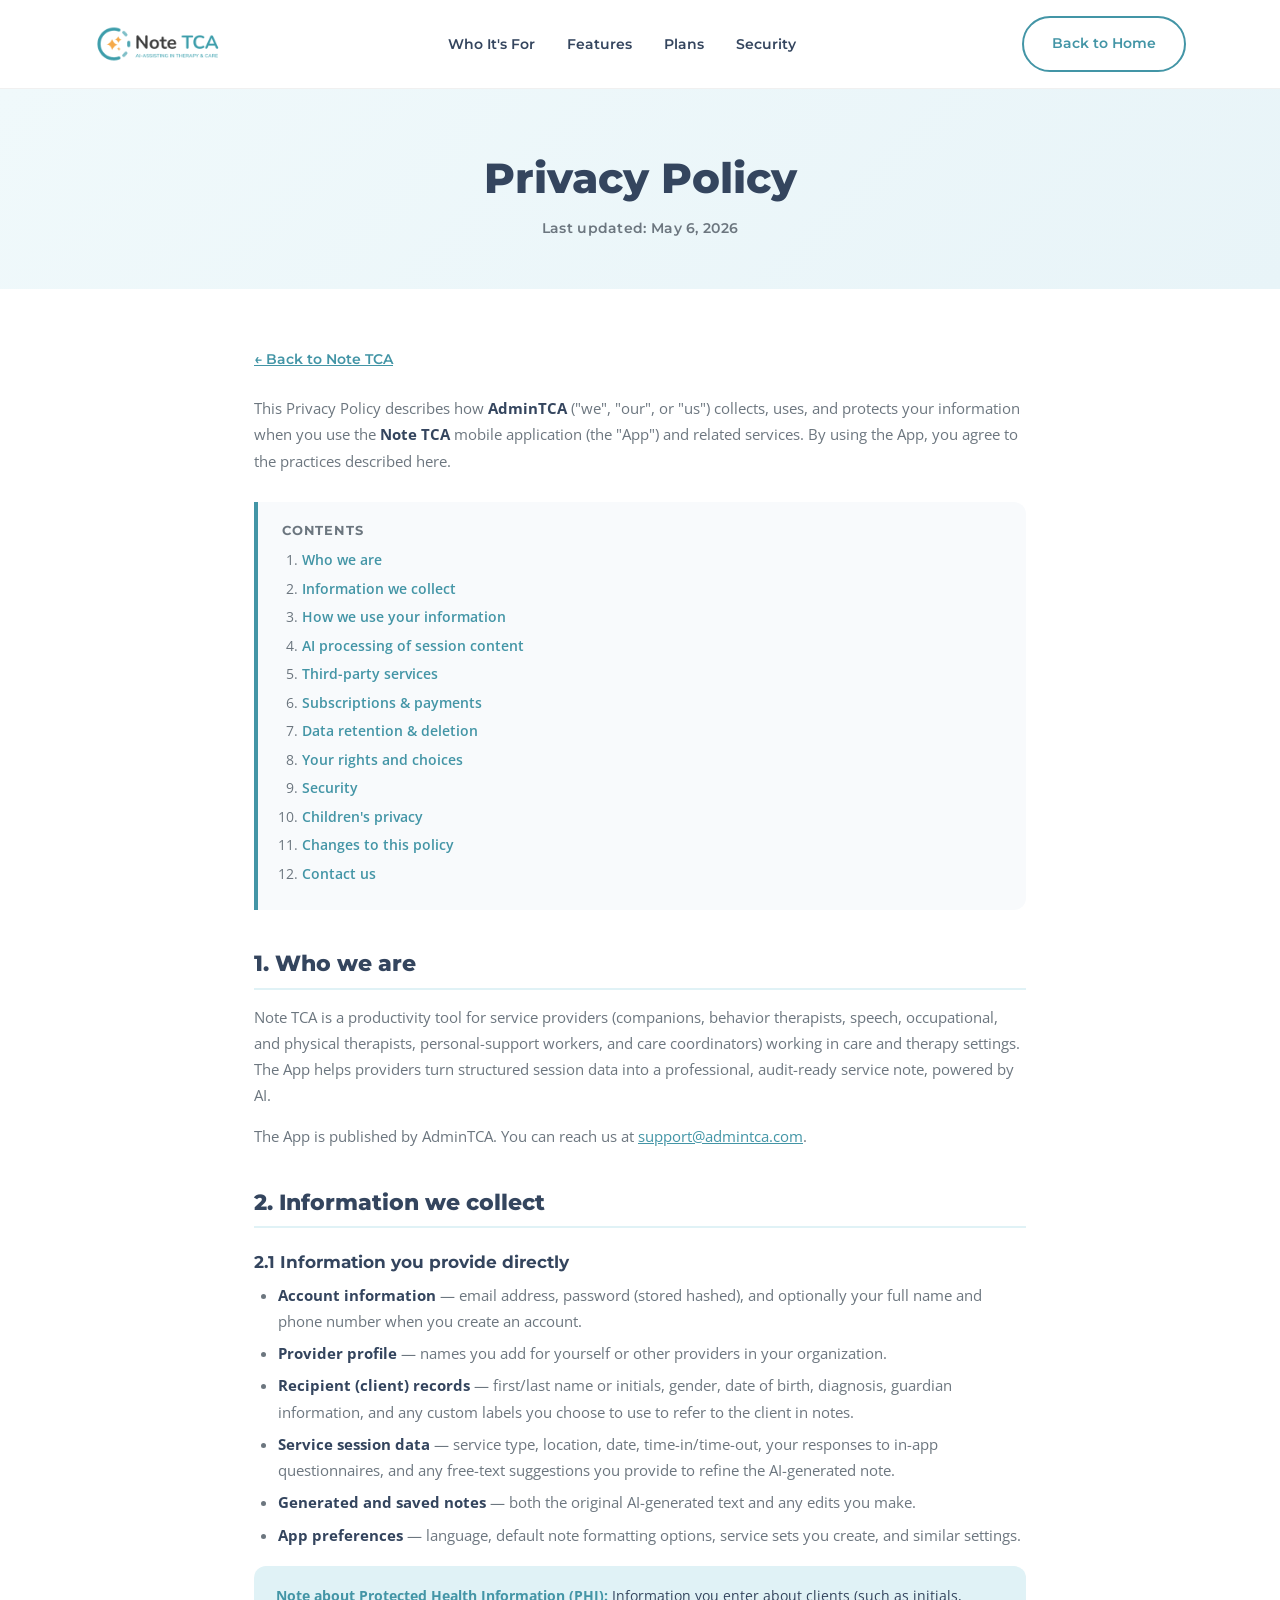
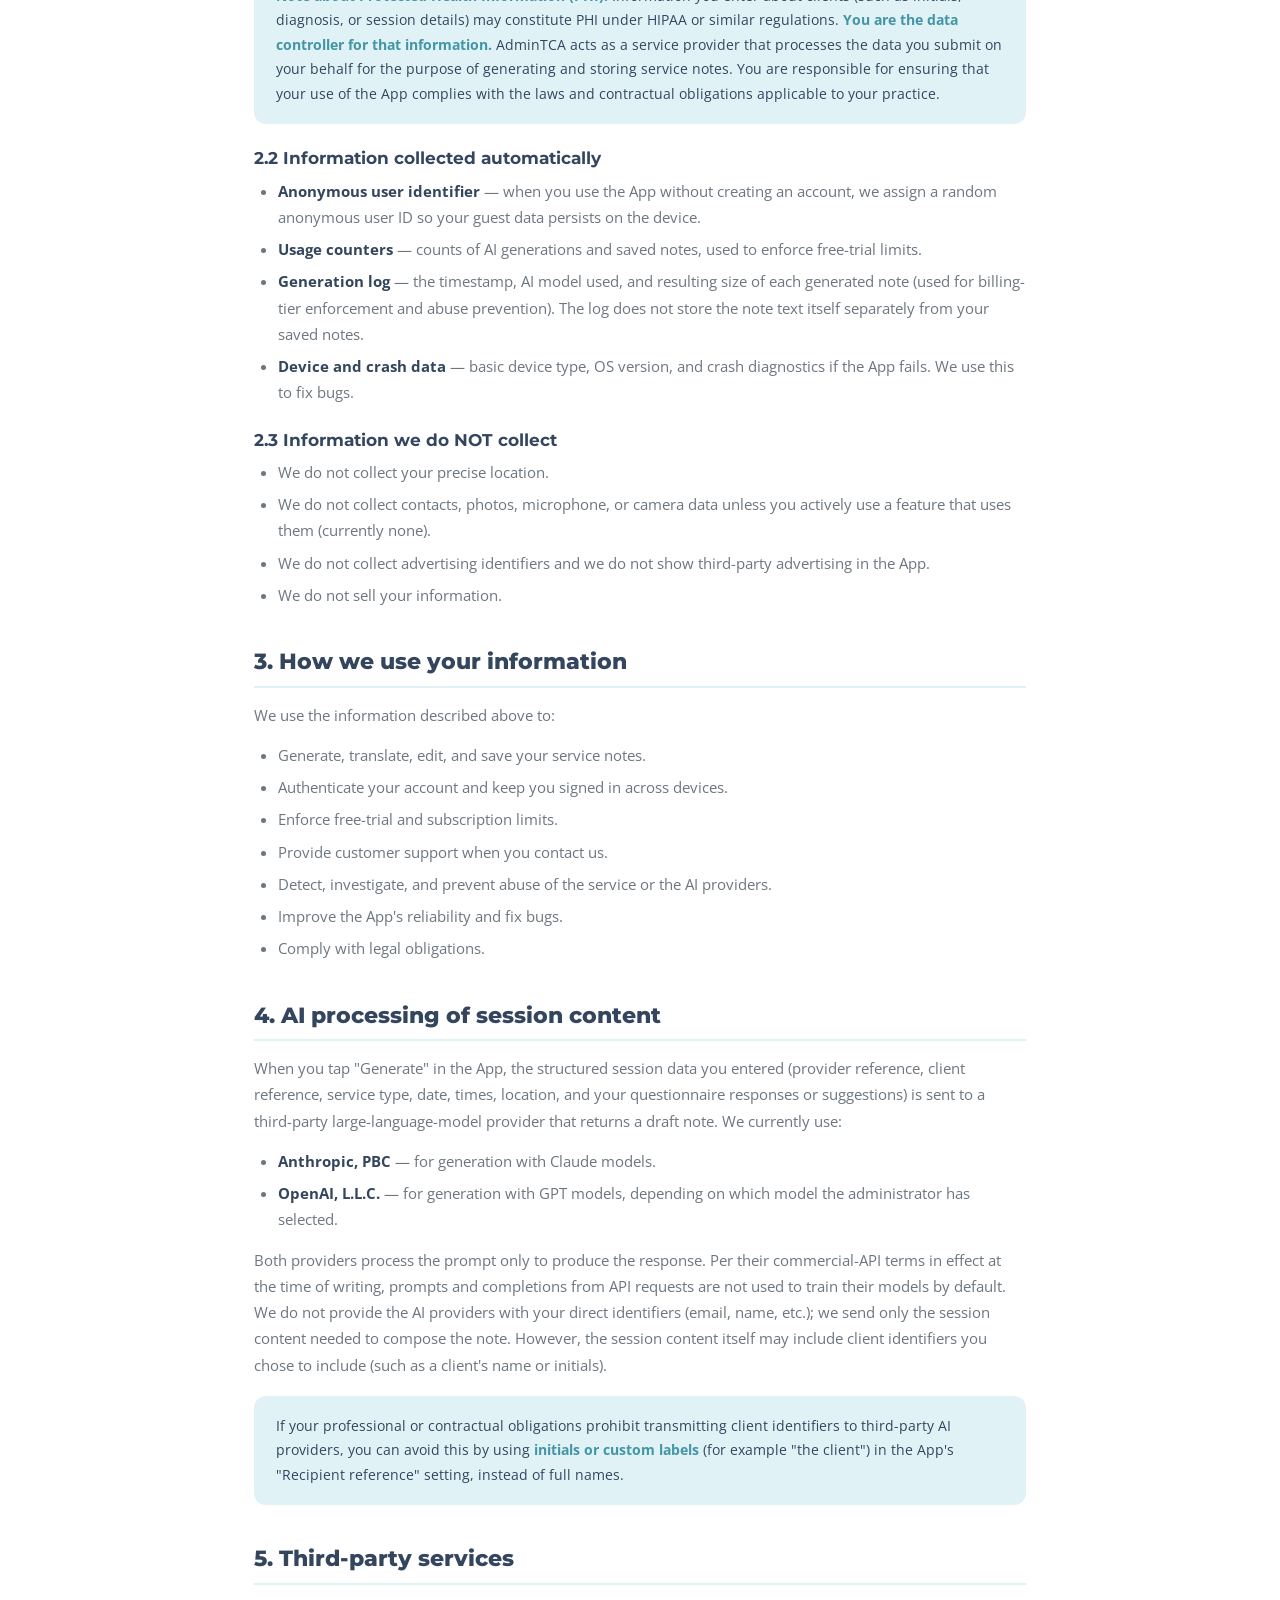
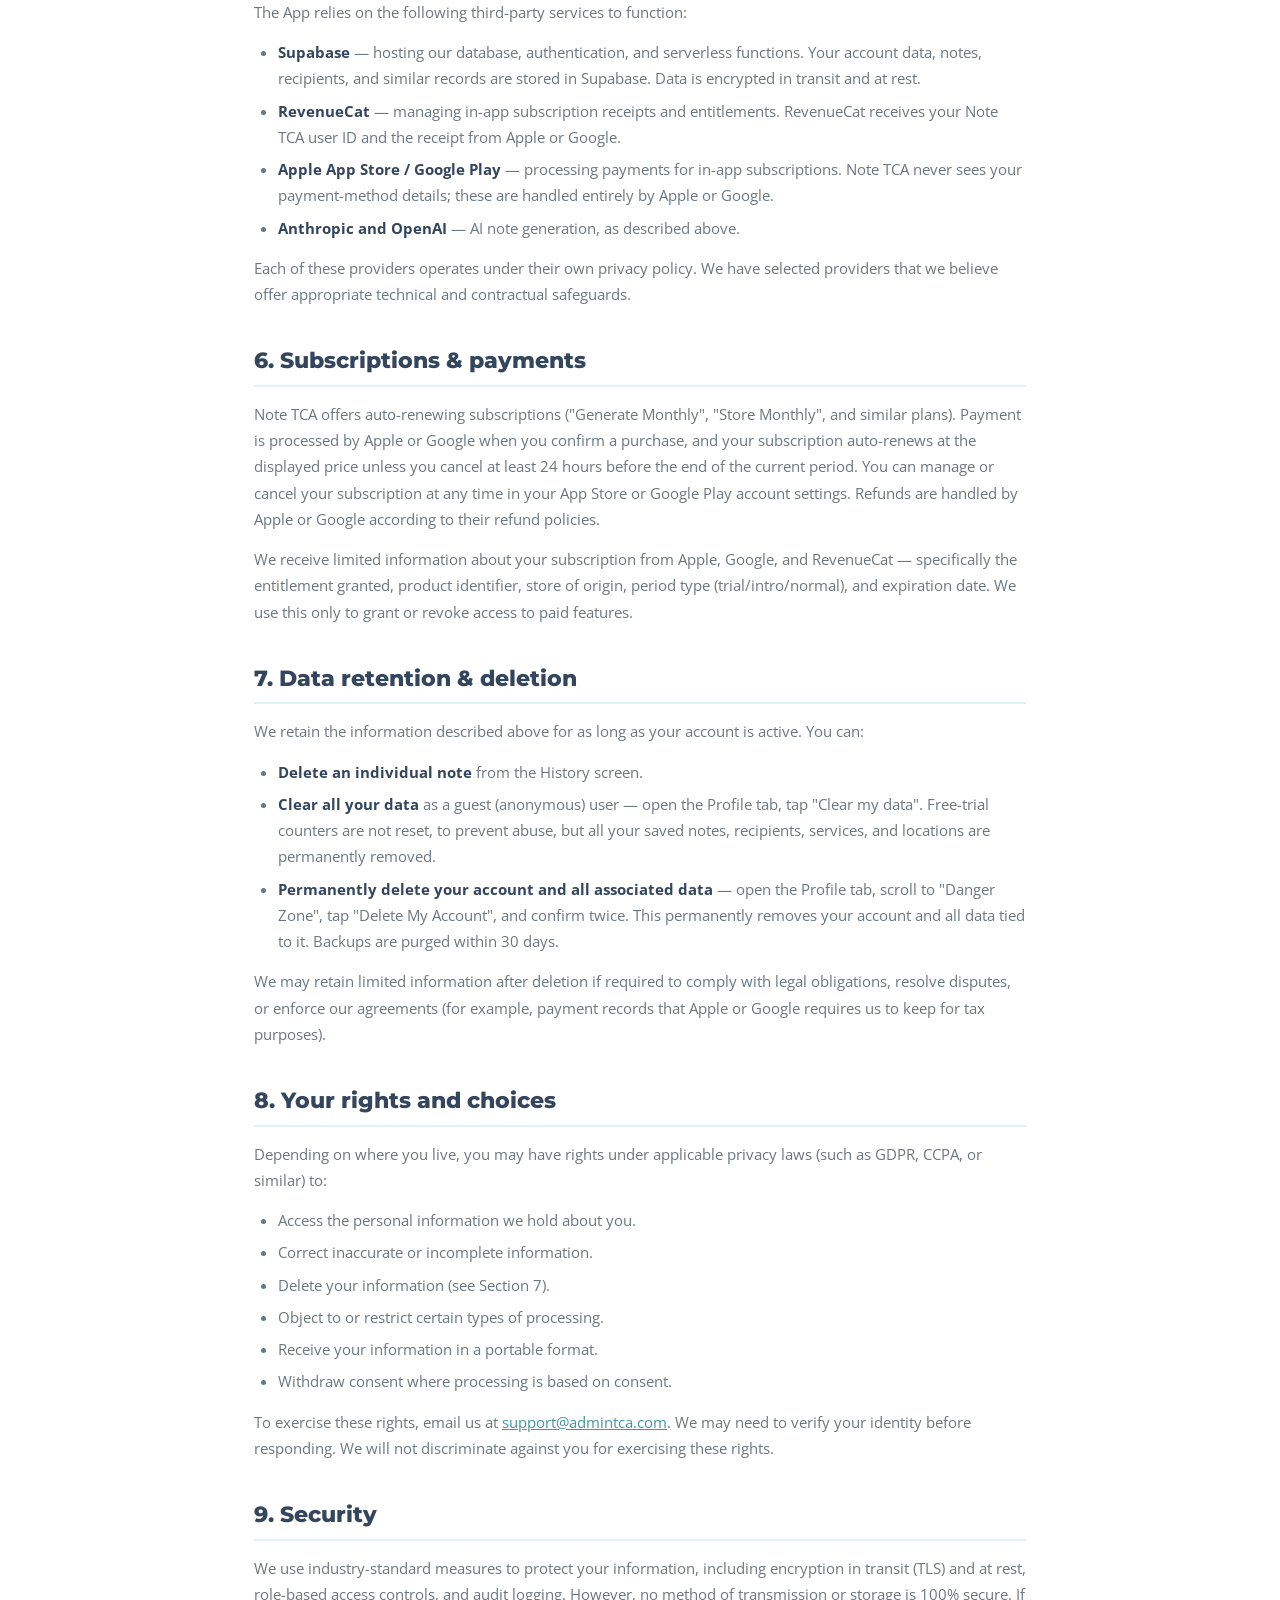
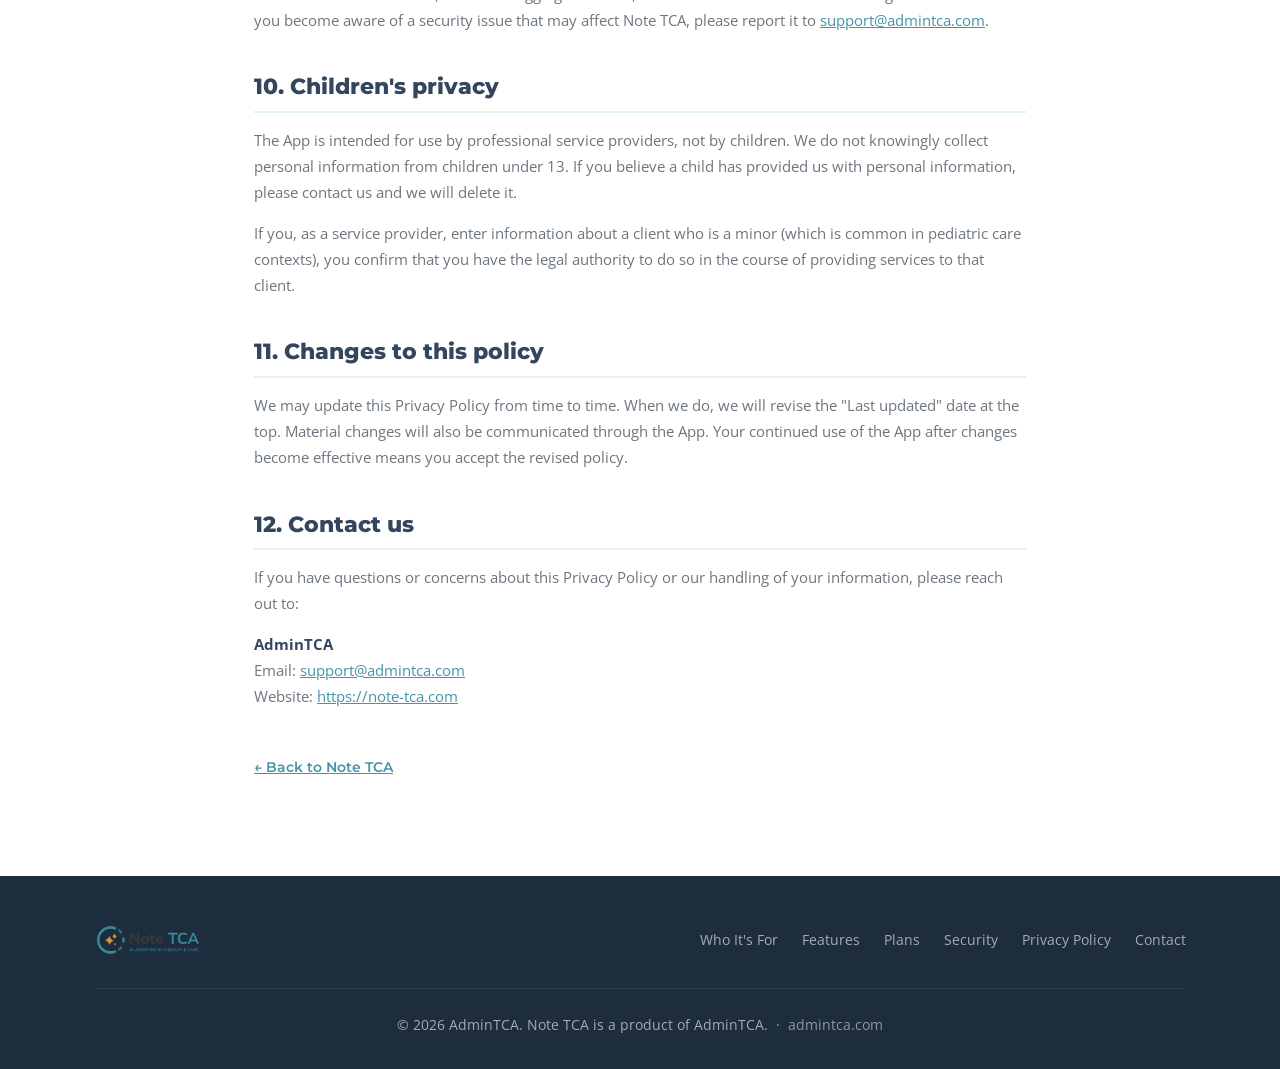
==== commit 9476fd6c: "AI Questionnaire Builder" ====
--- a/privacy-policy.html
+++ b/privacy-policy.html
@@ -172,7 +172,7 @@
   <p>
     Note TCA is a productivity tool for service providers (companions, behavior therapists,
     speech, occupational, and physical therapists, personal-support workers, and care
-    coordinators) operating under Florida APD/Medicaid programs and similar frameworks. The App
+    coordinators) working in care and therapy settings. The App
     helps providers turn structured session data into a professional, audit-ready service note,
     powered by AI.
   </p>
--- a/style.css
+++ b/style.css
@@ -270,7 +270,7 @@
 .who { background: var(--white); }
 .who-grid {
   display: grid;
-  grid-template-columns: repeat(auto-fit, minmax(200px, 1fr));
+  grid-template-columns: repeat(3, 1fr);  /* 3 + 3 layout for the 6 cards */
   gap: 20px;
 }
 .who-card {
@@ -386,6 +386,164 @@
 }
 .service-pill h4 { font-size: 14px; font-weight: 700; color: white; margin-bottom: 3px; }
 .service-pill p { font-size: 12px; color: rgba(255,255,255,.75); line-height: 1.4; }
+
+/* ── Custom Questionnaires Spotlight ─────────────────────────────────── */
+.builder {
+  background: linear-gradient(135deg, #faf7ff 0%, #f0f9fb 60%, #ffffff 100%);
+  position: relative;
+  overflow: hidden;
+}
+.builder::before {
+  content: '';
+  position: absolute; inset: 0;
+  background:
+    radial-gradient(circle at 12% 80%, rgba(124,58,237,.08) 0%, transparent 55%),
+    radial-gradient(circle at 88% 15%, rgba(67,149,166,.10) 0%, transparent 55%);
+  pointer-events: none;
+}
+.builder > .container { position: relative; z-index: 1; }
+.builder-grid {
+  display: grid;
+  grid-template-columns: 1.05fr 1fr;
+  gap: 56px;
+  align-items: center;
+}
+.builder-text .section-tag { margin-bottom: 14px; }
+.premium-tag {
+  background: linear-gradient(135deg, #fef3c7 0%, #fde68a 100%) !important;
+  color: #92400e !important;
+}
+.builder-text .section-title { margin-bottom: 14px; max-width: 540px; }
+.builder-text .section-sub { margin-bottom: 32px; max-width: 540px; }
+
+.builder-steps {
+  display: flex; flex-direction: column;
+  gap: 18px;
+}
+.builder-step {
+  display: flex; align-items: flex-start; gap: 16px;
+  background: var(--white);
+  border-radius: 14px;
+  padding: 18px 20px;
+  border: 1px solid rgba(0,0,0,.06);
+  box-shadow: 0 2px 12px rgba(67,149,166,.06);
+  transition: transform .2s, box-shadow .2s;
+}
+.builder-step:hover { transform: translateY(-2px); box-shadow: 0 8px 24px rgba(67,149,166,.12); }
+.builder-step-icon {
+  width: 44px; height: 44px; border-radius: 11px;
+  background: var(--teal-lt);
+  display: flex; align-items: center; justify-content: center;
+  font-size: 22px;
+  flex-shrink: 0;
+}
+.builder-step-icon.ai    { background: #ede9fe; }
+.builder-step-icon.share { background: #dcfce7; }
+.builder-step-body h4 {
+  font-size: 16px; font-weight: 700;
+  color: var(--navy); margin-bottom: 5px;
+}
+.builder-step-body p {
+  font-size: 13px; color: var(--gray);
+  line-height: 1.6;
+}
+
+/* ── Editor mockup ─────────────────────────────────────────────────────── */
+.builder-mockup-wrap {
+  display: flex; justify-content: center; align-items: center;
+}
+.builder-mockup {
+  width: 100%; max-width: 420px;
+  background: var(--white);
+  border-radius: 22px;
+  box-shadow: 0 24px 56px rgba(67,149,166,.18), 0 4px 16px rgba(124,58,237,.10);
+  overflow: hidden;
+  border: 1px solid rgba(0,0,0,.05);
+}
+.builder-mockup-bar {
+  padding: 16px 22px !important;
+}
+.builder-mockup-body {
+  padding: 18px;
+  display: flex; flex-direction: column;
+  gap: 14px;
+  background: #f9fafb;
+}
+.mockup-ai-pill {
+  display: flex; align-items: center; gap: 12px;
+  background: linear-gradient(135deg, #7c3aed 0%, #6d28d9 100%);
+  border-radius: 12px;
+  padding: 12px 14px;
+  color: var(--white);
+  box-shadow: 0 4px 14px rgba(124,58,237,.30);
+}
+.mockup-ai-pill > span { font-size: 18px; }
+.mockup-ai-text {
+  display: flex; flex-direction: column;
+  flex: 1;
+}
+.mockup-ai-text strong {
+  font-family: 'Montserrat', sans-serif;
+  font-weight: 800; font-size: 13px;
+  letter-spacing: .2px;
+}
+.mockup-ai-text span {
+  font-size: 11px;
+  color: rgba(255,255,255,.82);
+  margin-top: 2px;
+}
+
+.mockup-section-card {
+  background: var(--white);
+  border-radius: 14px;
+  padding: 14px 16px;
+  border: 1px solid rgba(0,0,0,.06);
+}
+.mockup-section-head {
+  font-family: 'Montserrat', sans-serif;
+  font-weight: 800; font-size: 14px;
+  color: var(--navy);
+  padding-bottom: 10px;
+  border-bottom: 1px solid #f3f4f6;
+  margin-bottom: 12px;
+}
+.mockup-q {
+  display: flex; align-items: center; gap: 10px;
+  padding: 8px 10px;
+  border-radius: 8px;
+  background: #f9fafb;
+  margin-bottom: 6px;
+}
+.mockup-q.conditional {
+  background: #f0fdf4;
+  border-left: 3px solid #16a34a;
+  flex-wrap: wrap;
+}
+.mockup-q-chip {
+  background: var(--teal-lt);
+  color: var(--teal);
+  font-family: 'Montserrat', sans-serif;
+  font-weight: 700; font-size: 9px;
+  text-transform: uppercase; letter-spacing: .4px;
+  padding: 3px 7px;
+  border-radius: 5px;
+  flex-shrink: 0;
+}
+.mockup-q-label {
+  font-size: 12px;
+  color: var(--navy);
+  flex: 1;
+}
+.mockup-conditional-badge {
+  background: #dcfce7;
+  color: #15803d;
+  font-family: 'Montserrat', sans-serif;
+  font-weight: 700; font-size: 9px;
+  padding: 3px 7px;
+  border-radius: 5px;
+  margin-left: 38px;
+  margin-top: 4px;
+}
 
 /* ── Pricing ─────────────────────────────────────────────────────────── */
 .pricing { background: var(--gray-lt); }
@@ -597,6 +755,9 @@
   .services-grid { grid-template-columns: 1fr 1fr; }
   .pricing-grid { grid-template-columns: 1fr; }
   .privacy-grid { grid-template-columns: 1fr; }
+  .builder-grid { grid-template-columns: 1fr; gap: 36px; }
+  .builder-mockup-wrap { order: -1; }
+  .builder-mockup { max-width: 100%; }
 
   .footer-inner { flex-direction: column; align-items: flex-start; gap: 16px; }
 }
